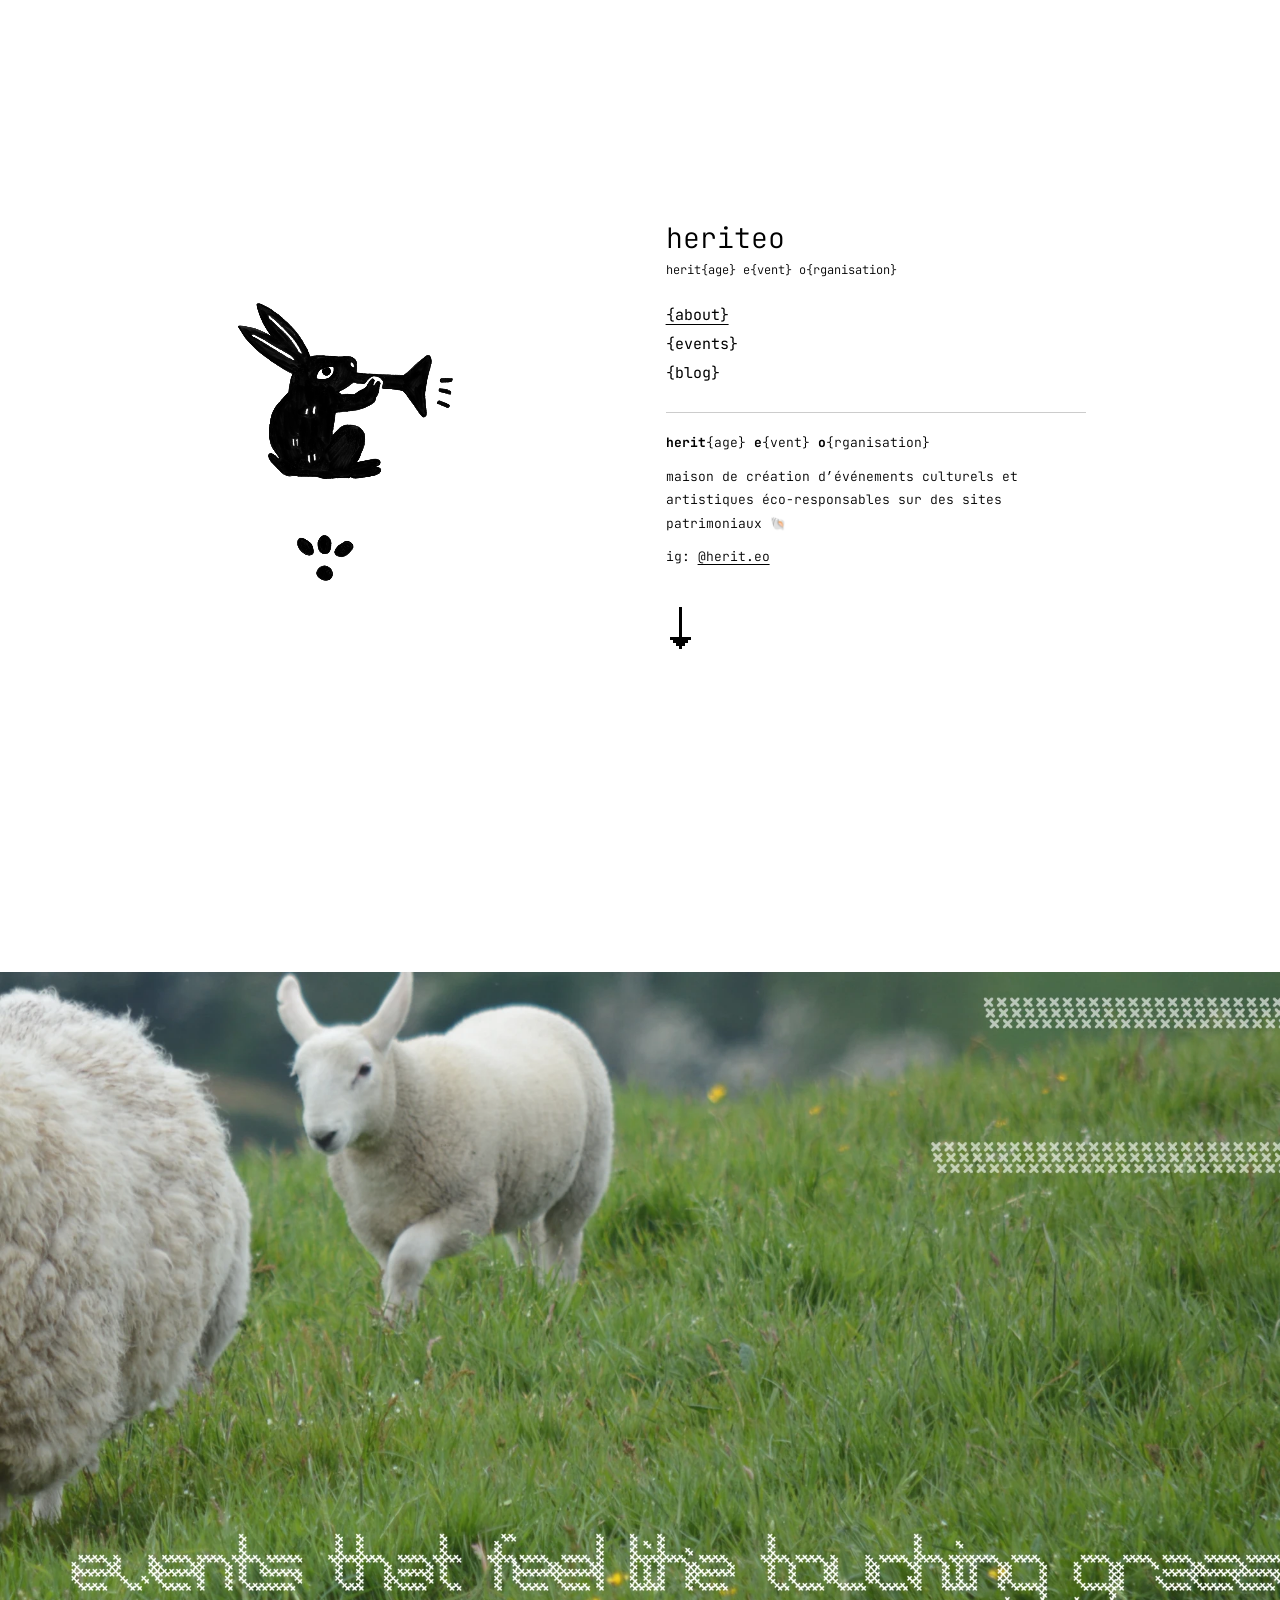
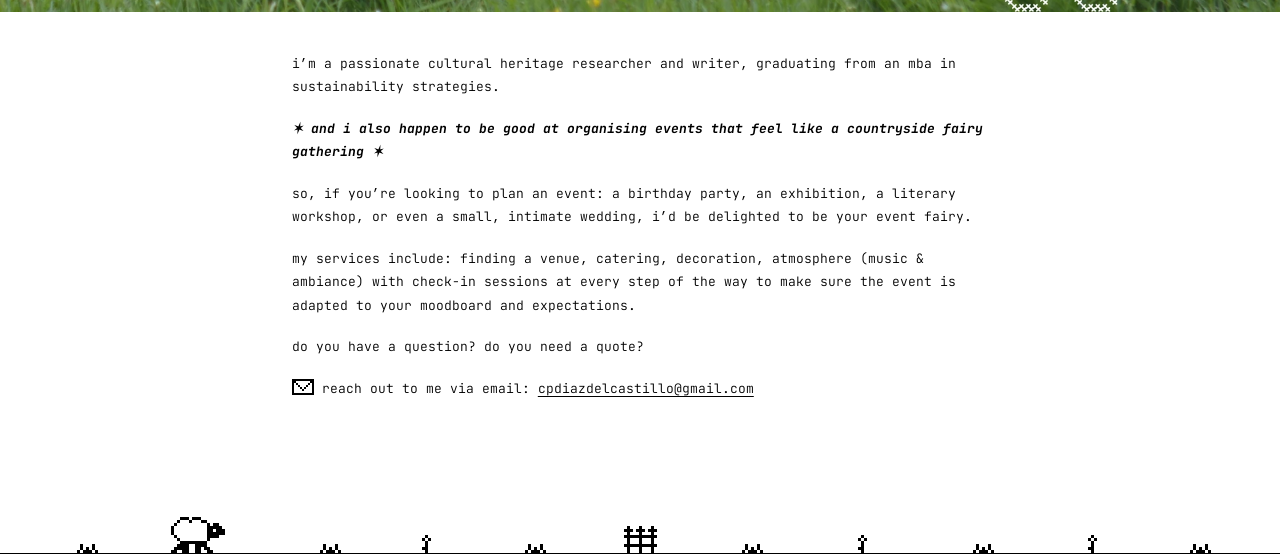
==== about.html @ ce015c14 "Events page: coming next and past events with photo gallery Co-Authored-By: Claude Opus 5.5 <noreply" ====
<!doctype html>
<html lang="fr">
<head>
<meta charset="utf-8">
<meta name="viewport" content="width=device-width, initial-scale=1">
<title>heriteo · à propos</title>
<meta name="description" content="heriteo · maison de création d’événements culturels et artistiques éco-responsables sur des sites patrimoniaux">
<link rel="icon" href="data:image/svg+xml,<svg xmlns='http://www.w3.org/2000/svg' viewBox='0 0 100 100'><text y='.9em' font-size='90'>🐚</text></svg>">
<link rel="preconnect" href="https://fonts.googleapis.com">
<link rel="preconnect" href="https://fonts.gstatic.com" crossorigin>
<link href="https://fonts.googleapis.com/css2?family=JetBrains+Mono:ital,wght@0,300;0,400;0,700;1,300;1,700&display=swap" rel="stylesheet">
<link rel="stylesheet" href="style.css">
</head>
<body>
<main class="page">
  <div class="archer"><canvas id="rabbit" role="img" aria-label="a black rabbit playing a trumpet"></canvas></div>
  <div class="side">
    <h1 class="title"><a href="index.html">heriteo</a></h1>
    <p class="motto">herit{age} e{vent} o{rganisation}</p>
    <nav>
      <ul>
        <li><a href="about.html" aria-current="page"><span class="word">{about}</span></a></li>
        <li><a href="events.html"><span class="word">{events}</span></a></li>
        <li><a href="https://heriteo.substack.com/"><span class="word">{blog}</span></a></li>
      </ul>
    </nav>
    <section class="content">
      <p class="def"><b>herit</b>{age} <b>e</b>{vent} <b>o</b>{rganisation}</p>
      <p>maison de création d’événements culturels et artistiques éco-responsables sur des sites patrimoniaux 🐚</p>
      <p class="ig">ig: <a href="https://www.instagram.com/herit.eo/">@herit.eo</a></p>
      <a class="scroll-hint" href="#more" aria-label="scroll down"><span class="sprite" data-sprite="arrow"></span></a>
    </section>
  </div>
</main>
<section class="more" id="more">
  <img class="banner" src="banner.webp" width="2000" height="1000" alt="two sheep in a green meadow, with the words: events that feel like touching grass">
  <div class="story">
    <p>I’m a passionate cultural heritage researcher and writer, graduating from an MBA in sustainability strategies.</p>
    <p class="fairy">✶ And I also happen to be good at organising events that feel like a countryside fairy gathering ✶</p>
    <p>So, if you’re looking to plan an event: a birthday party, an exhibition, a literary workshop, or even a small, intimate wedding, I’d be delighted to be your event fairy.</p>
    <p>My services include: finding a venue, catering, decoration, atmosphere (music &amp; ambiance) with check-in sessions at every step of the way to make sure the event is adapted to your moodboard and expectations.</p>
    <p>Do you have a question? Do you need a quote?</p>
    <p><span class="sprite mail" data-sprite="mail" aria-hidden="true"></span>Reach out to me via email: <a href="mailto:cpdiazdelcastillo@gmail.com">cpdiazdelcastillo@gmail.com</a></p>
  </div>
</section>
<div class="pasture" aria-hidden="true">
  <span class="sprite deco" data-sprite="grass" style="left: 6%"></span>
  <span class="sprite deco" data-sprite="flower" style="left: 14%"></span>
  <span class="sprite deco" data-sprite="grass" style="left: 25%"></span>
  <span class="sprite deco" data-sprite="flower" style="left: 33%"></span>
  <span class="sprite deco" data-sprite="grass" style="left: 41%"></span>
  <span class="sprite fence" data-sprite="fence"></span>
  <span class="sprite deco" data-sprite="grass" style="left: 58%"></span>
  <span class="sprite deco" data-sprite="flower" style="left: 67%"></span>
  <span class="sprite deco" data-sprite="grass" style="left: 76%"></span>
  <span class="sprite deco" data-sprite="flower" style="left: 85%"></span>
  <span class="sprite deco" data-sprite="grass" style="left: 93%"></span>
  <span class="sprite sheep" data-sprite="sheep"></span>
</div>
<script src="rabbit.js"></script>
<script src="pixels.js"></script>
</body>
</html>
---- style.css ----
/* MonoLisa is a paid font: put your licensed files in heriteo/fonts/ with these
   names and it is used automatically. Until then, JetBrains Mono stands in. */
@font-face {
  font-family: 'MonoLisa';
  src: local('MonoLisa'), url('fonts/MonoLisa-Regular.woff2') format('woff2');
  font-weight: 400;
  font-display: swap;
}
@font-face {
  font-family: 'MonoLisa';
  src: local('MonoLisa Light'), url('fonts/MonoLisa-Light.woff2') format('woff2');
  font-weight: 300;
  font-display: swap;
}
@font-face {
  font-family: 'MonoLisa';
  src: local('MonoLisa Bold'), url('fonts/MonoLisa-Bold.woff2') format('woff2');
  font-weight: 700;
  font-display: swap;
}

:root {
  --paper: #fff;
  --ink: #000;
  --rule: rgba(0, 0, 0, .2);
}

* { box-sizing: border-box; }

html, body { margin: 0; }

body {
  min-height: 100vh;
  background: var(--paper);
  color: var(--ink);
  font-family: 'MonoLisa', 'JetBrains Mono', ui-monospace, monospace;
  font-weight: 400;
  text-transform: lowercase;
}

a { color: inherit; }

.page {
  min-height: 100vh;
  display: grid;
  grid-template-columns: minmax(0, 1fr) minmax(0, 1fr);
  align-items: center;
  gap: clamp(24px, 4vw, 64px);
  padding: 32px clamp(16px, 6vw, 96px) 48px;
}

.archer { justify-self: center; }
.archer canvas {
  display: block;
  width: clamp(150px, 17vw, 260px);
  height: auto;
}

.side { max-width: 420px; }

.title {
  font-weight: 300;
  font-size: clamp(24px, 2.2vw, 30px);
  line-height: 1;
  letter-spacing: 0;
  margin: 0;
}
.title a { text-decoration: none; }

.motto {
  font-weight: 300;
  font-size: 12px;
  letter-spacing: 0;
  margin: .8em 0 2.2em;
}

nav ul { list-style: none; margin: 0; padding: 0; }
nav li { margin: .5em 0; }
nav a {
  display: inline-block;
  font-size: 15px;
  letter-spacing: 0;
  text-decoration: none;
}
nav a:hover .word,
nav a:focus-visible .word,
nav a[aria-current="page"] .word {
  text-decoration: underline;
  text-decoration-thickness: 1px;
  text-underline-offset: 4px;
}
nav a:focus-visible { outline: 1px dashed var(--ink); outline-offset: 4px; }

/* the sound strokes that fly from the trumpet */
.note {
  position: absolute;
  left: 0;
  top: -1.5px;
  width: 14px;
  height: 3px;
  border-radius: 2px;
  background: var(--ink);
  pointer-events: none;
  z-index: 10;
}
nav a.hit { animation: hit .35s ease-out; }
@keyframes hit {
  0% { transform: translateX(0); }
  30% { transform: translateX(4px); }
  60% { transform: translateX(-2px); }
  100% { transform: translateX(0); }
}

.content {
  margin-top: 2.2em;
  padding-top: 1.4em;
  border-top: 1px solid var(--rule);
  font-size: 13px;
  font-weight: 300;
  line-height: 1.8;
}
.content p { margin: 0 0 .8em; }
.def b { font-weight: 700; }

.ig { margin-top: 1.4em; }
.ig a, .credits a { text-decoration: underline; text-underline-offset: 3px; text-decoration-thickness: 1px; }

/* one quiet line pinned to the bottom of the screen */
.credits {
  position: fixed;
  left: 0;
  right: 0;
  bottom: 0;
  padding: 10px 16px;
  background: var(--paper);
  font-size: 9px;
  font-weight: 300;
  line-height: 1.5;
  text-align: center;
  white-space: nowrap;
}
.credits p { margin: 0; }

/* ---------- about: the part below the fold ---------- */
@media (prefers-reduced-motion: no-preference) {
  html { scroll-behavior: smooth; }
}

.sprite { display: inline-block; }
.sprite svg { display: block; }

.scroll-hint {
  display: inline-block;
  margin-top: 1.8em;
  padding: 4px;
  animation: nudge 1.2s steps(2, end) infinite;
}
@keyframes nudge {
  0%, 100% { transform: translateY(0); }
  50% { transform: translateY(8px); }
}

.more { padding-top: 72px; }
.banner {
  display: block;
  width: 100%;
  height: auto;
}
.story {
  max-width: 760px;
  margin: 0 auto;
  padding: 40px 32px 16px;
  font-size: 13px;
  font-weight: 300;
  line-height: 1.8;
}
.story p { margin: 0 0 1.4em; }
.story a { text-decoration: underline; text-underline-offset: 3px; text-decoration-thickness: 1px; }
.fairy { font-weight: 700; font-style: italic; }
.mail { vertical-align: -2px; margin-right: .6em; }

/* the pasture at the bottom: grass, flowers, a fence and a running sheep */
.pasture {
  position: relative;
  height: 96px;
  overflow: hidden;
  border-bottom: 1px solid var(--ink);
  margin-top: 24px;
}
.pasture .sprite { position: absolute; bottom: 0; }
.fence { left: calc(50% - 16px); }
.sheep { left: calc(50% - 120px); z-index: 1; }
.sheep.running { left: 0; }
.sheep svg { animation: bob .3s steps(1, end) infinite; }
.sheep .frame-0 { animation: frame-a .3s steps(1, end) infinite; }
.sheep .frame-1 { animation: frame-b .3s steps(1, end) infinite; }
.sheep.jumping svg, .sheep.jumping .frame-0 { animation: none; visibility: visible; }
.sheep.jumping .frame-1 { animation: none; visibility: hidden; }
@keyframes bob {
  0% { transform: translateY(0); }
  50% { transform: translateY(-3px); }
}
@keyframes frame-a {
  0% { visibility: visible; }
  50% { visibility: hidden; }
}
@keyframes frame-b {
  0% { visibility: hidden; }
  50% { visibility: visible; }
}

@media (prefers-reduced-motion: reduce) {
  .scroll-hint, .sheep svg, .sheep .frame-0 { animation: none; }
  .sheep .frame-1 { visibility: hidden; animation: none; }
}

@media (max-width: 759px) {
  .page {
    grid-template-columns: minmax(0, 1fr);
    align-content: start;
    gap: 16px;
    padding: 24px 16px;
  }
  .page { padding-bottom: 64px; }
  .credits { white-space: normal; }
  .more { padding-top: 48px; }
  .story { padding: 32px 16px 8px; }
  .archer { justify-self: start; }
  .archer canvas { width: min(42vw, 180px); }
}

/* ---------- events ---------- */
.event-title { font-weight: 700; }
.story ul { margin: 0 0 1.4em; padding-left: 1.4em; list-style: '– '; }
.story li { margin: 0 0 .4em; }
.pasture + .past { padding-top: 72px; }

/* photos zigzag down the page, a little sheep on the other side of each one */
.gallery {
  max-width: 880px;
  margin: 8px auto 0;
  padding: 0 32px 96px;
  display: grid;
  grid-template-columns: minmax(0, 1fr) minmax(0, 1fr);
  gap: 72px 48px;
  align-items: center;
}
.gallery img { display: block; width: 100%; height: auto; }
.lamb { justify-self: center; }
.lamb svg { animation: graze 1.6s steps(1, end) infinite; }
.lamb .frame-0 { animation: frame-a 1.6s steps(1, end) infinite; }
.lamb .frame-1 { animation: frame-b 1.6s steps(1, end) infinite; }
.lamb.flip svg { transform: scaleX(-1); animation-name: graze-flip; }
@keyframes graze {
  0% { transform: translateY(0); }
  50% { transform: translateY(-2px); }
}
@keyframes graze-flip {
  0% { transform: scaleX(-1) translateY(0); }
  50% { transform: scaleX(-1) translateY(-2px); }
}

@media (prefers-reduced-motion: reduce) {
  .lamb svg { animation: none; }
  .lamb .frame-0 { animation: none; }
  .lamb .frame-1 { visibility: hidden; animation: none; }
}

@media (max-width: 759px) {
  .pasture + .past { padding-top: 48px; }
  .gallery {
    grid-template-columns: minmax(0, 1fr);
    gap: 32px;
    padding: 0 16px 64px;
  }
  /* on a phone the photos stack, so every sheep sits between two of them */
  .gallery img:nth-of-type(1) { order: 1; }
  .gallery .lamb:nth-of-type(2) { order: 2; }
  .gallery img:nth-of-type(2) { order: 3; }
  .gallery .lamb:nth-of-type(3) { order: 4; }
  .gallery img:nth-of-type(3) { order: 5; }
  .gallery .lamb:nth-of-type(4) { order: 6; }
  .gallery img:nth-of-type(4) { order: 7; }
  .gallery .lamb:nth-of-type(1) { display: none; }
}
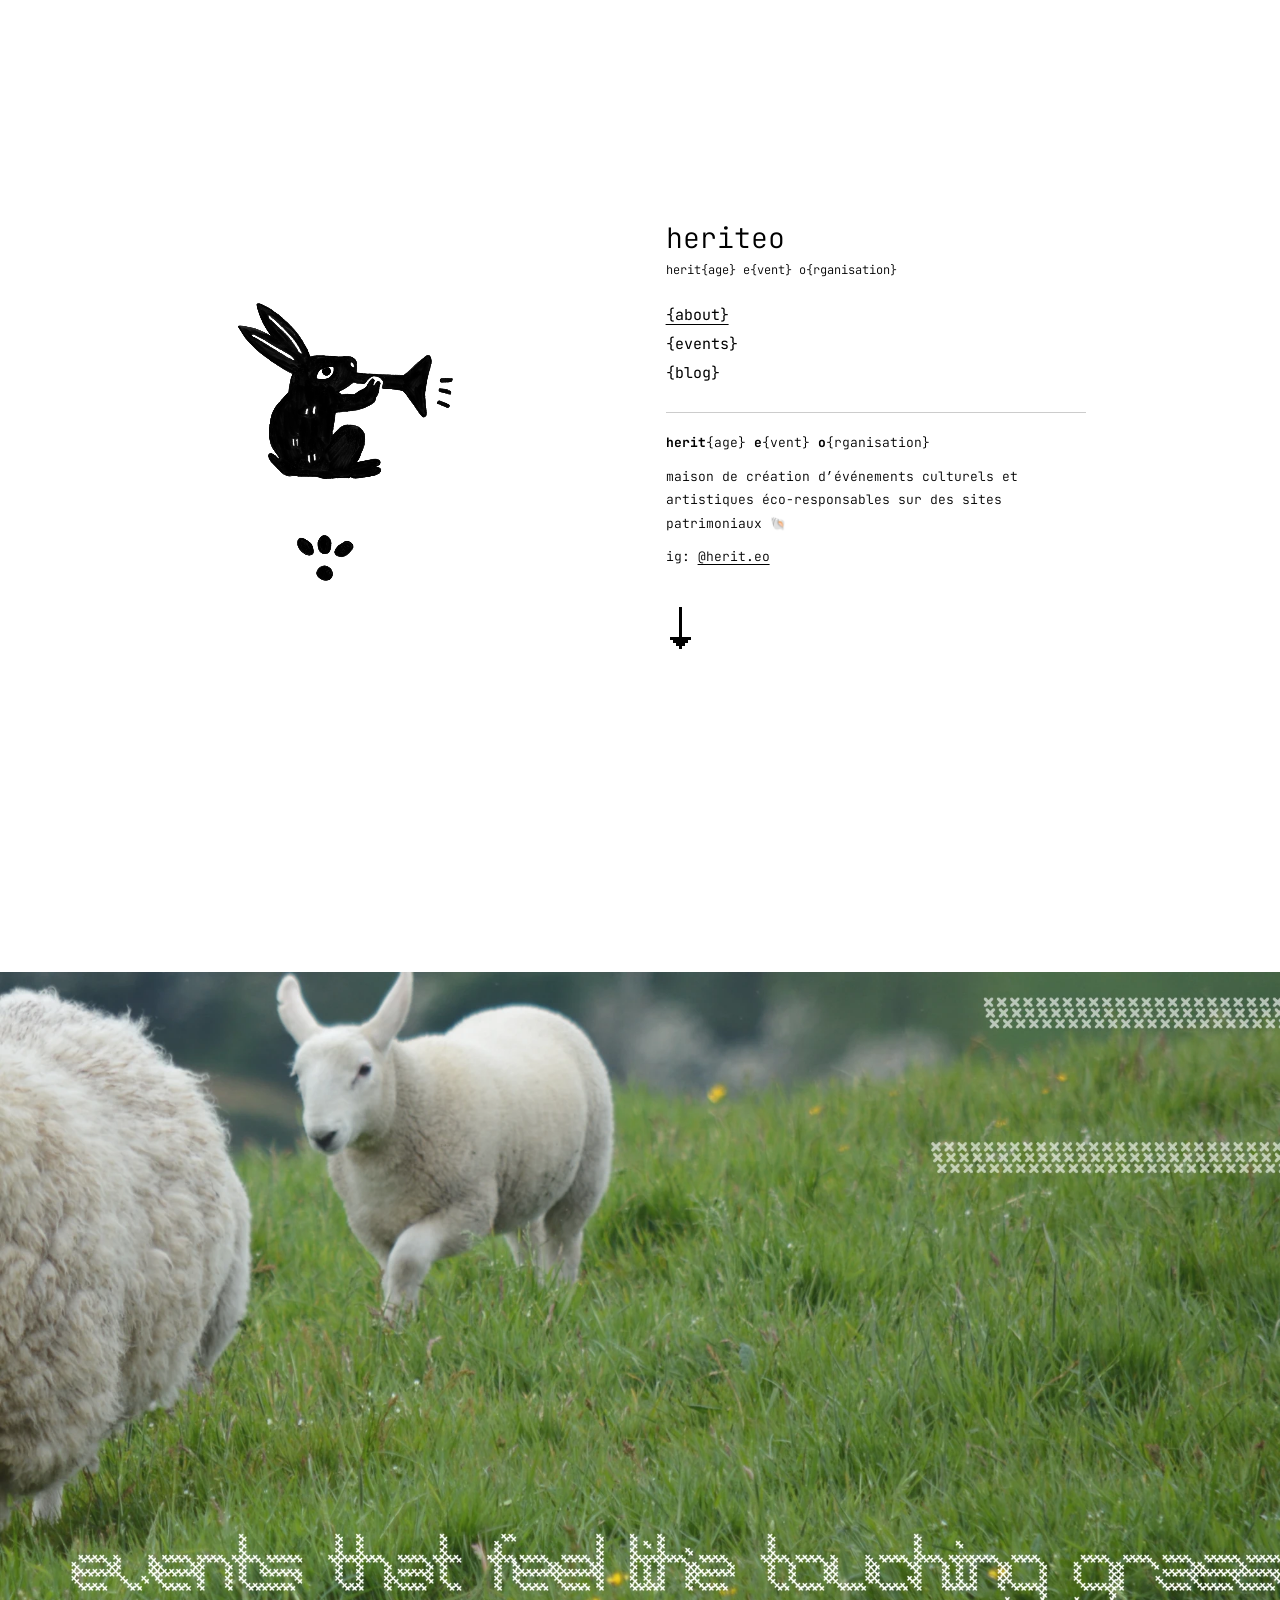
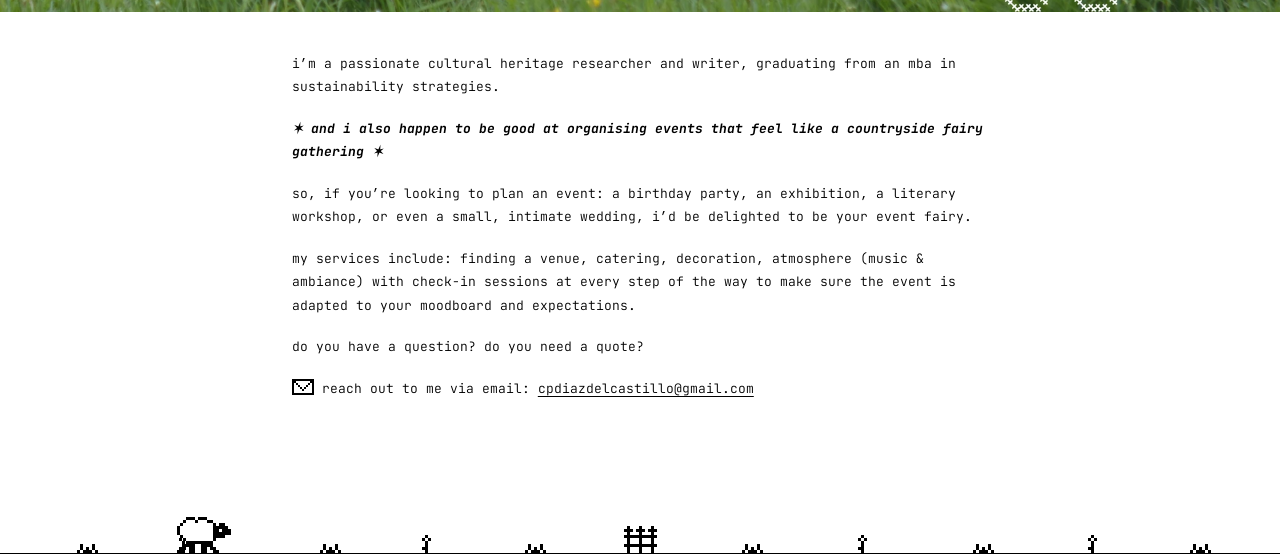
==== commit 7270e04a: "Smaller gallery photos, bold event titles, cache-busted assets Co-Authored-By: Claude Opus 5.5 <nore" ====
--- a/about.html
+++ b/about.html
@@ -9,7 +9,7 @@
 <link rel="preconnect" href="https://fonts.googleapis.com">
 <link rel="preconnect" href="https://fonts.gstatic.com" crossorigin>
 <link href="https://fonts.googleapis.com/css2?family=JetBrains+Mono:ital,wght@0,300;0,400;0,700;1,300;1,700&display=swap" rel="stylesheet">
-<link rel="stylesheet" href="style.css">
+<link rel="stylesheet" href="style.css?v=3">
 </head>
 <body>
 <main class="page">
@@ -57,7 +57,7 @@
   <span class="sprite deco" data-sprite="grass" style="left: 93%"></span>
   <span class="sprite sheep" data-sprite="sheep"></span>
 </div>
-<script src="rabbit.js"></script>
-<script src="pixels.js"></script>
+<script src="rabbit.js?v=3"></script>
+<script src="pixels.js?v=3"></script>
 </body>
 </html>
--- a/style.css
+++ b/style.css
@@ -237,15 +237,15 @@
 
 /* photos zigzag down the page, a little sheep on the other side of each one */
 .gallery {
-  max-width: 880px;
+  max-width: 760px;
   margin: 8px auto 0;
   padding: 0 32px 96px;
   display: grid;
   grid-template-columns: minmax(0, 1fr) minmax(0, 1fr);
-  gap: 72px 48px;
+  gap: 56px 48px;
   align-items: center;
 }
-.gallery img { display: block; width: 100%; height: auto; }
+.gallery img { display: block; width: 100%; max-width: 300px; height: auto; justify-self: center; }
 .lamb { justify-self: center; }
 .lamb svg { animation: graze 1.6s steps(1, end) infinite; }
 .lamb .frame-0 { animation: frame-a 1.6s steps(1, end) infinite; }
@@ -272,7 +272,9 @@
     grid-template-columns: minmax(0, 1fr);
     gap: 32px;
     padding: 0 16px 64px;
+    justify-items: center;
   }
+  .gallery img { max-width: 280px; }
   /* on a phone the photos stack, so every sheep sits between two of them */
   .gallery img:nth-of-type(1) { order: 1; }
   .gallery .lamb:nth-of-type(2) { order: 2; }
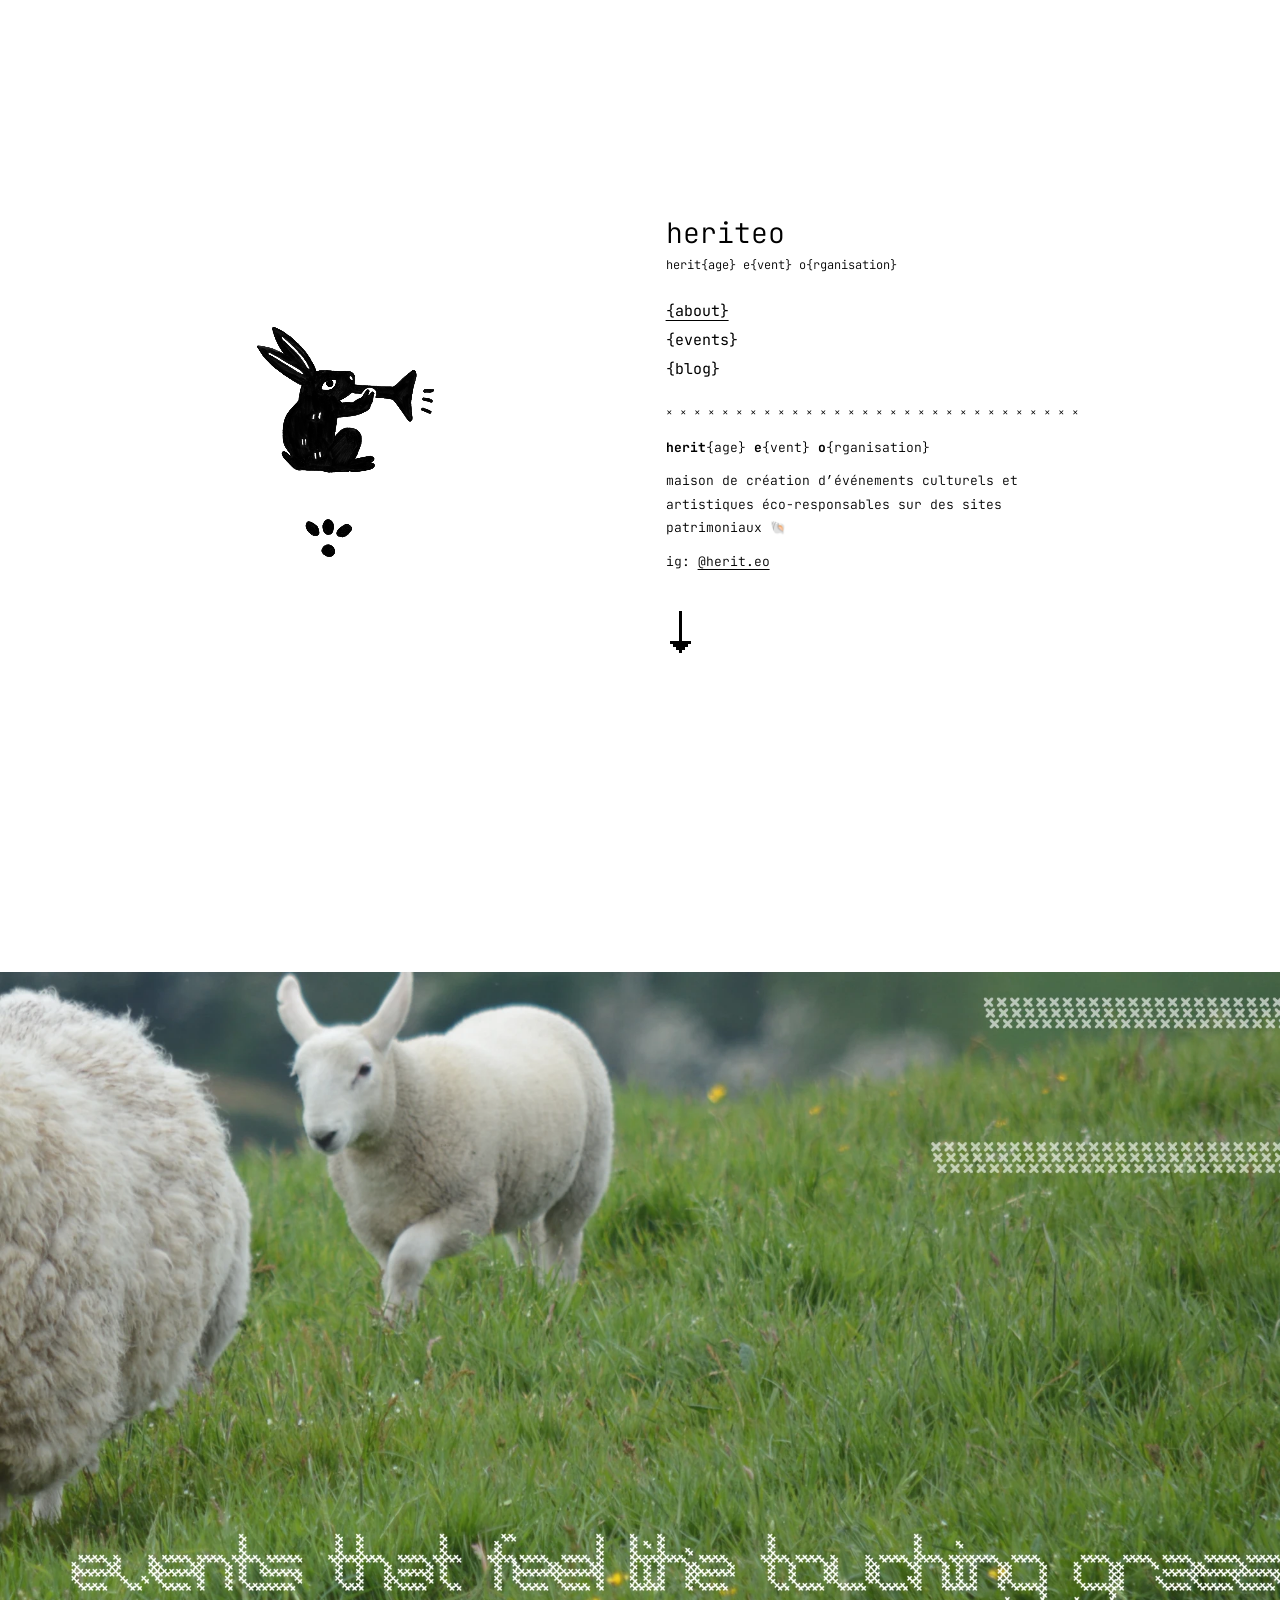
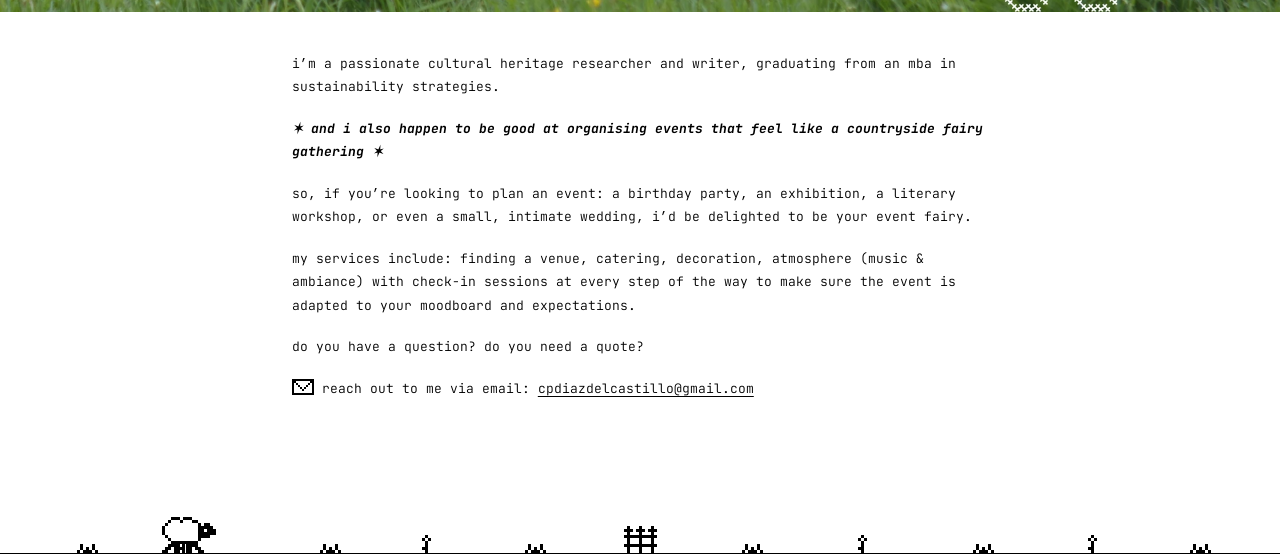
==== commit 2934712d: "Smaller rabbit, cross-stitch separator line Co-Authored-By: Claude Opus 5.5 <noreply@anthropic.com>" ====
--- a/about.html
+++ b/about.html
@@ -9,7 +9,7 @@
 <link rel="preconnect" href="https://fonts.googleapis.com">
 <link rel="preconnect" href="https://fonts.gstatic.com" crossorigin>
 <link href="https://fonts.googleapis.com/css2?family=JetBrains+Mono:ital,wght@0,300;0,400;0,700;1,300;1,700&display=swap" rel="stylesheet">
-<link rel="stylesheet" href="style.css?v=3">
+<link rel="stylesheet" href="style.css?v=4">
 </head>
 <body>
 <main class="page">
@@ -57,7 +57,7 @@
   <span class="sprite deco" data-sprite="grass" style="left: 93%"></span>
   <span class="sprite sheep" data-sprite="sheep"></span>
 </div>
-<script src="rabbit.js?v=3"></script>
-<script src="pixels.js?v=3"></script>
+<script src="rabbit.js?v=4"></script>
+<script src="pixels.js?v=4"></script>
 </body>
 </html>
--- a/style.css
+++ b/style.css
@@ -52,7 +52,7 @@
 .archer { justify-self: center; }
 .archer canvas {
   display: block;
-  width: clamp(150px, 17vw, 260px);
+  width: clamp(125px, 14vw, 215px);
   height: auto;
 }
 
@@ -113,11 +113,19 @@
 
 .content {
   margin-top: 2.2em;
-  padding-top: 1.4em;
-  border-top: 1px solid var(--rule);
   font-size: 13px;
   font-weight: 300;
   line-height: 1.8;
+}
+/* the separator: a row of little crosses, like the lettering in the banners */
+.content::before {
+  content: '× × × × × × × × × × × × × × × × × × × × × × × × × × × × × × × × × × × × × × × × × × × × × × × × × × × × × × × × × × × ×';
+  display: block;
+  overflow: hidden;
+  white-space: nowrap;
+  font-size: 11px;
+  line-height: 1;
+  margin-bottom: 1.6em;
 }
 .content p { margin: 0 0 .8em; }
 .def b { font-weight: 700; }
@@ -226,7 +234,7 @@
   .more { padding-top: 48px; }
   .story { padding: 32px 16px 8px; }
   .archer { justify-self: start; }
-  .archer canvas { width: min(42vw, 180px); }
+  .archer canvas { width: min(34vw, 150px); }
 }
 
 /* ---------- events ---------- */
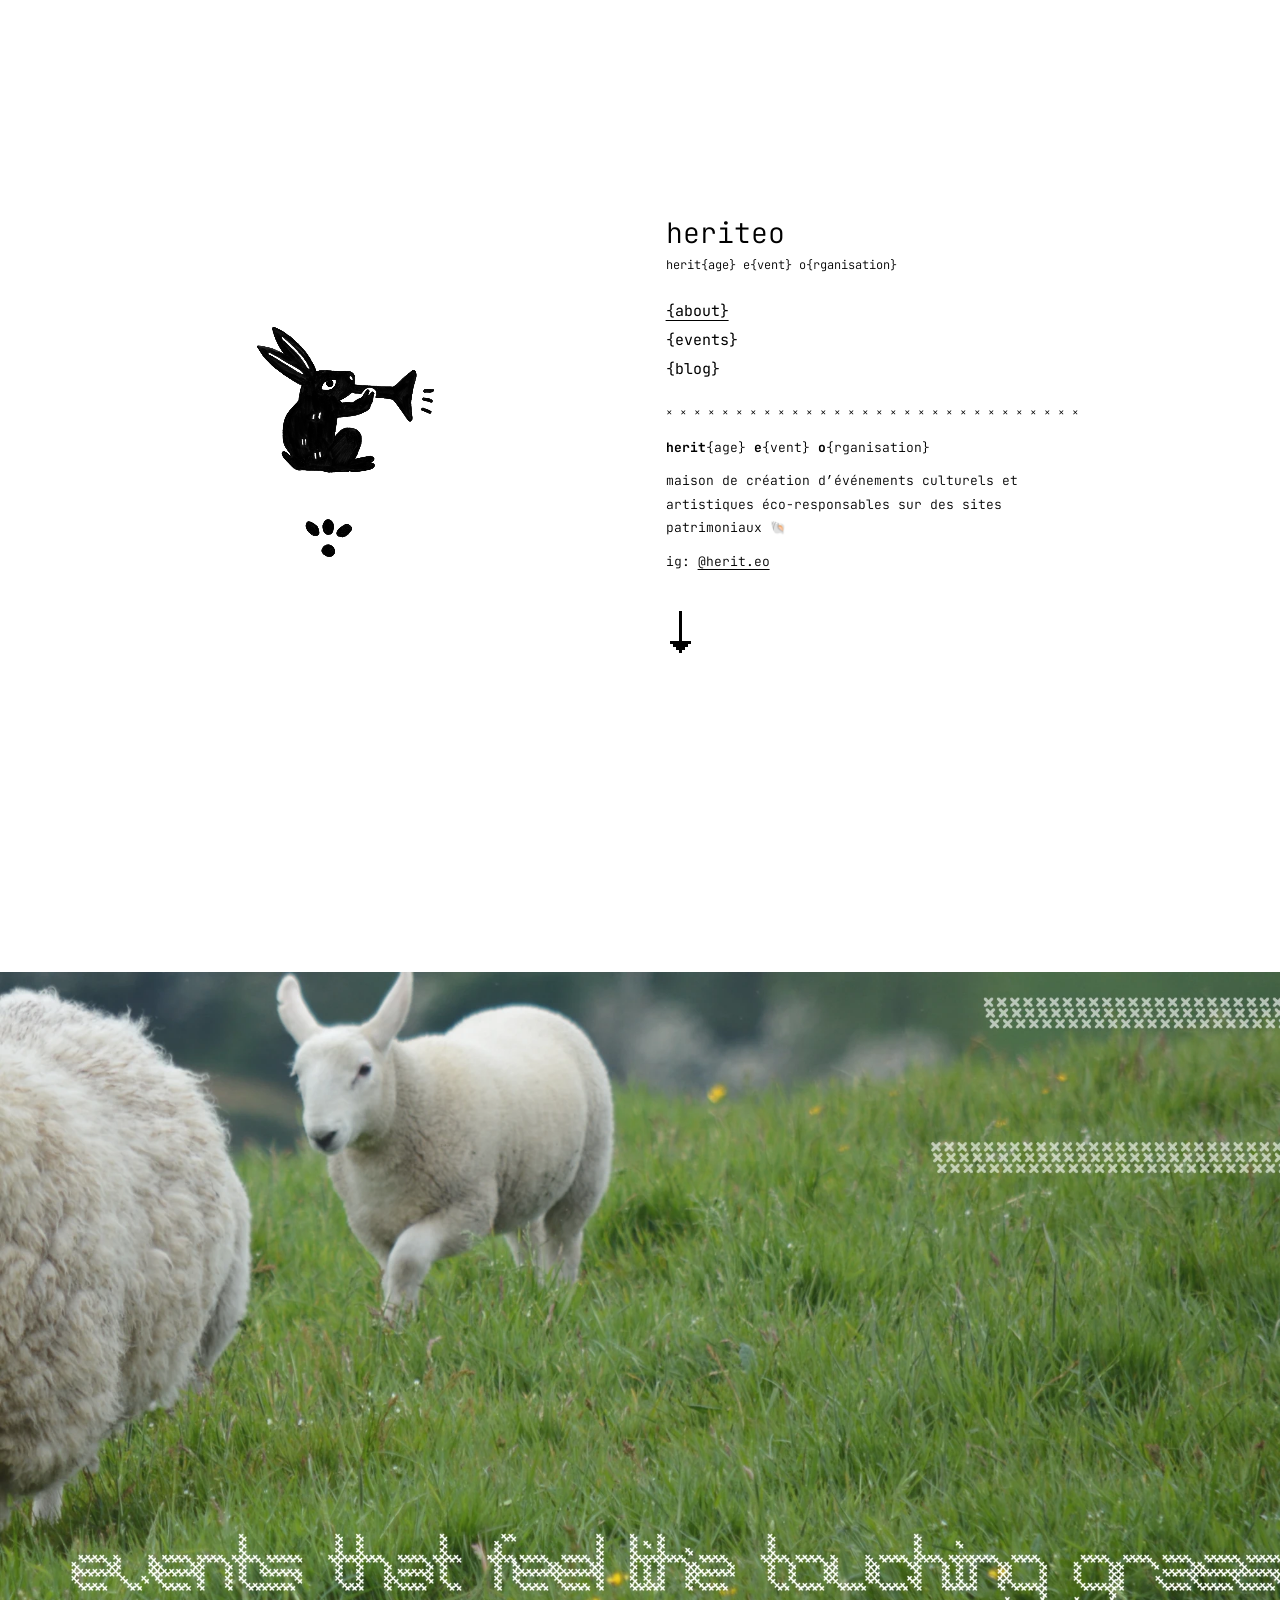
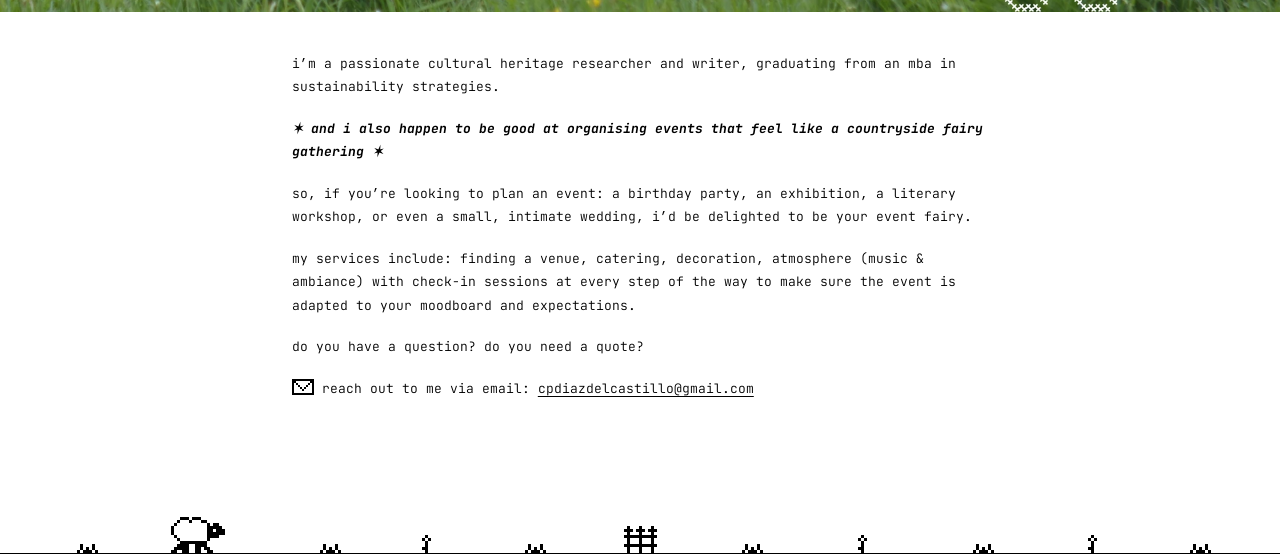
==== commit 181ec728: "Pixel bunny mouse pointer Co-Authored-By: Claude Opus 5.5 <noreply@anthropic.com>" ====
--- a/about.html
+++ b/about.html
@@ -9,7 +9,7 @@
 <link rel="preconnect" href="https://fonts.googleapis.com">
 <link rel="preconnect" href="https://fonts.gstatic.com" crossorigin>
 <link href="https://fonts.googleapis.com/css2?family=JetBrains+Mono:ital,wght@0,300;0,400;0,700;1,300;1,700&display=swap" rel="stylesheet">
-<link rel="stylesheet" href="style.css?v=4">
+<link rel="stylesheet" href="style.css?v=5">
 </head>
 <body>
 <main class="page">
@@ -57,7 +57,7 @@
   <span class="sprite deco" data-sprite="grass" style="left: 93%"></span>
   <span class="sprite sheep" data-sprite="sheep"></span>
 </div>
-<script src="rabbit.js?v=4"></script>
-<script src="pixels.js?v=4"></script>
+<script src="rabbit.js?v=5"></script>
+<script src="pixels.js?v=5"></script>
 </body>
 </html>
--- a/style.css
+++ b/style.css
@@ -39,6 +39,10 @@
 }
 
 a { color: inherit; }
+
+/* a little pixel bunny instead of the mouse pointer; the hotspot is its nose */
+html { cursor: url('bunny-cursor.svg') 2 18, auto; }
+a, button { cursor: url('bunny-cursor.svg') 2 18, pointer; }
 
 .page {
   min-height: 100vh;
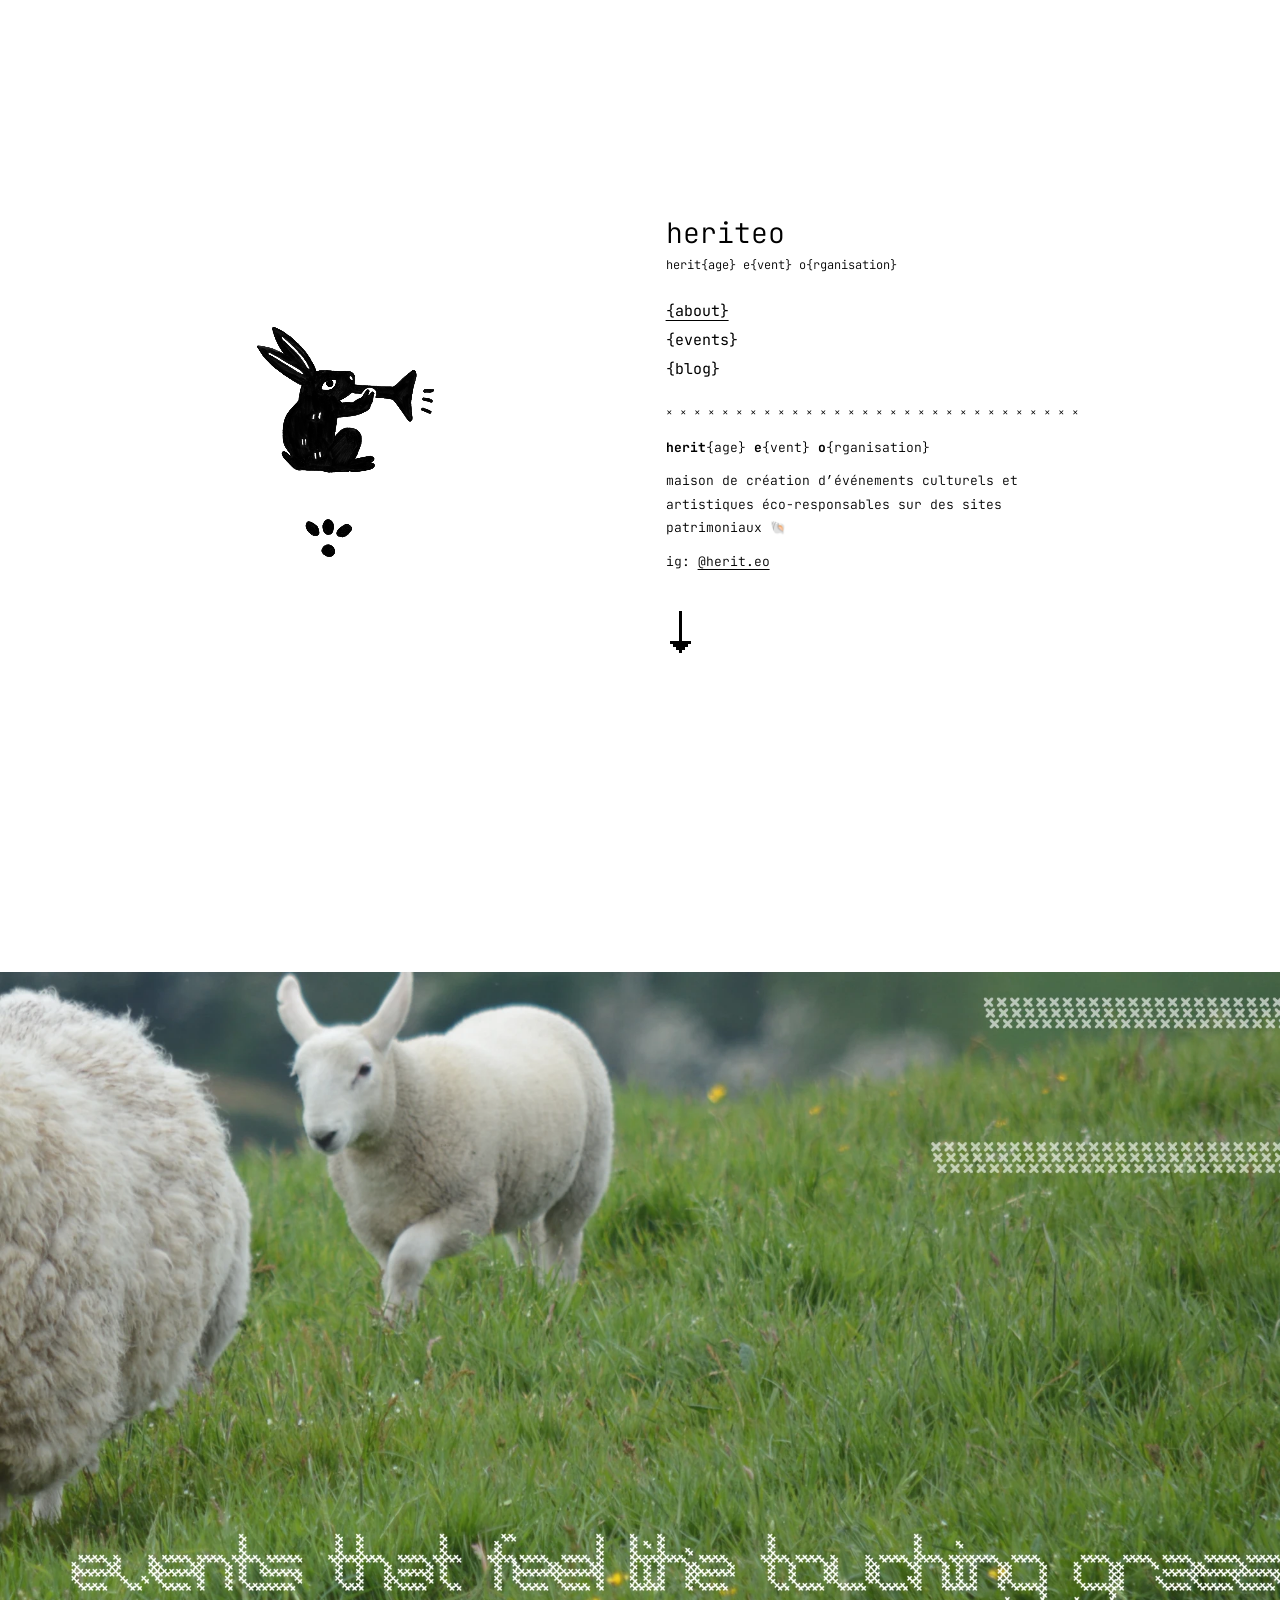
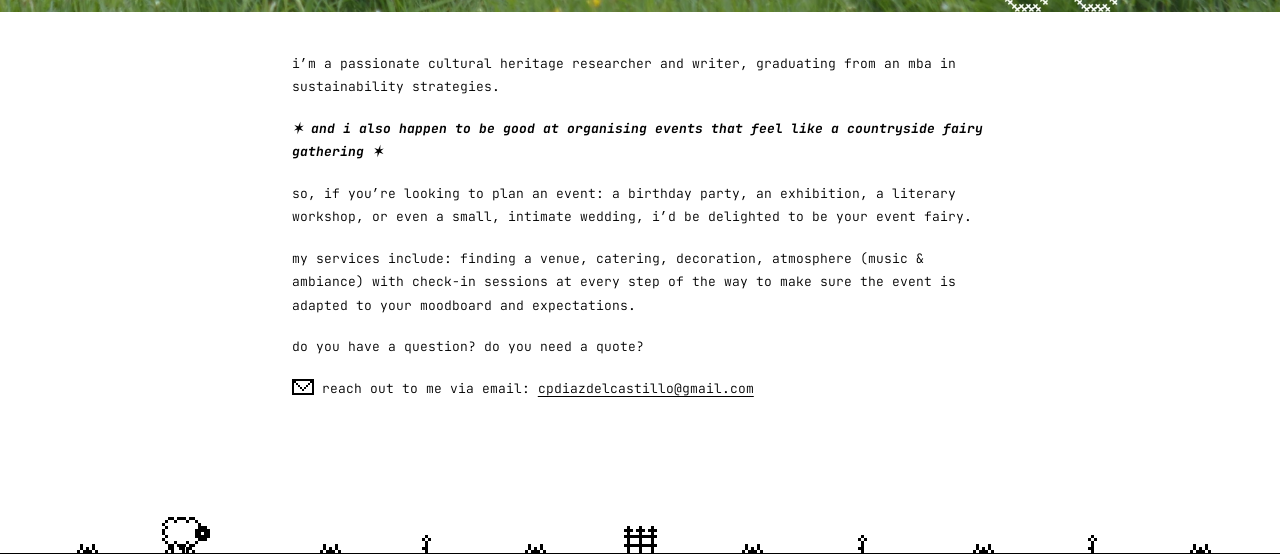
==== commit 55e7baf7: "Fluffy cloud sheep, and a sheep mouse pointer instead of the bunny Co-Authored-By: Claude Opus 5.5 <" ====
--- a/about.html
+++ b/about.html
@@ -9,7 +9,7 @@
 <link rel="preconnect" href="https://fonts.googleapis.com">
 <link rel="preconnect" href="https://fonts.gstatic.com" crossorigin>
 <link href="https://fonts.googleapis.com/css2?family=JetBrains+Mono:ital,wght@0,300;0,400;0,700;1,300;1,700&display=swap" rel="stylesheet">
-<link rel="stylesheet" href="style.css?v=5">
+<link rel="stylesheet" href="style.css?v=6">
 </head>
 <body>
 <main class="page">
@@ -57,7 +57,7 @@
   <span class="sprite deco" data-sprite="grass" style="left: 93%"></span>
   <span class="sprite sheep" data-sprite="sheep"></span>
 </div>
-<script src="rabbit.js?v=5"></script>
-<script src="pixels.js?v=5"></script>
+<script src="rabbit.js?v=6"></script>
+<script src="pixels.js?v=6"></script>
 </body>
 </html>
--- a/style.css
+++ b/style.css
@@ -40,9 +40,9 @@
 
 a { color: inherit; }
 
-/* a little pixel bunny instead of the mouse pointer; the hotspot is its nose */
-html { cursor: url('bunny-cursor.svg') 2 18, auto; }
-a, button { cursor: url('bunny-cursor.svg') 2 18, pointer; }
+/* a little pixel sheep instead of the mouse pointer; the hotspot is its nose */
+html { cursor: url('sheep-cursor.svg') 2 12, auto; }
+a, button { cursor: url('sheep-cursor.svg') 2 12, pointer; }
 
 .page {
   min-height: 100vh;
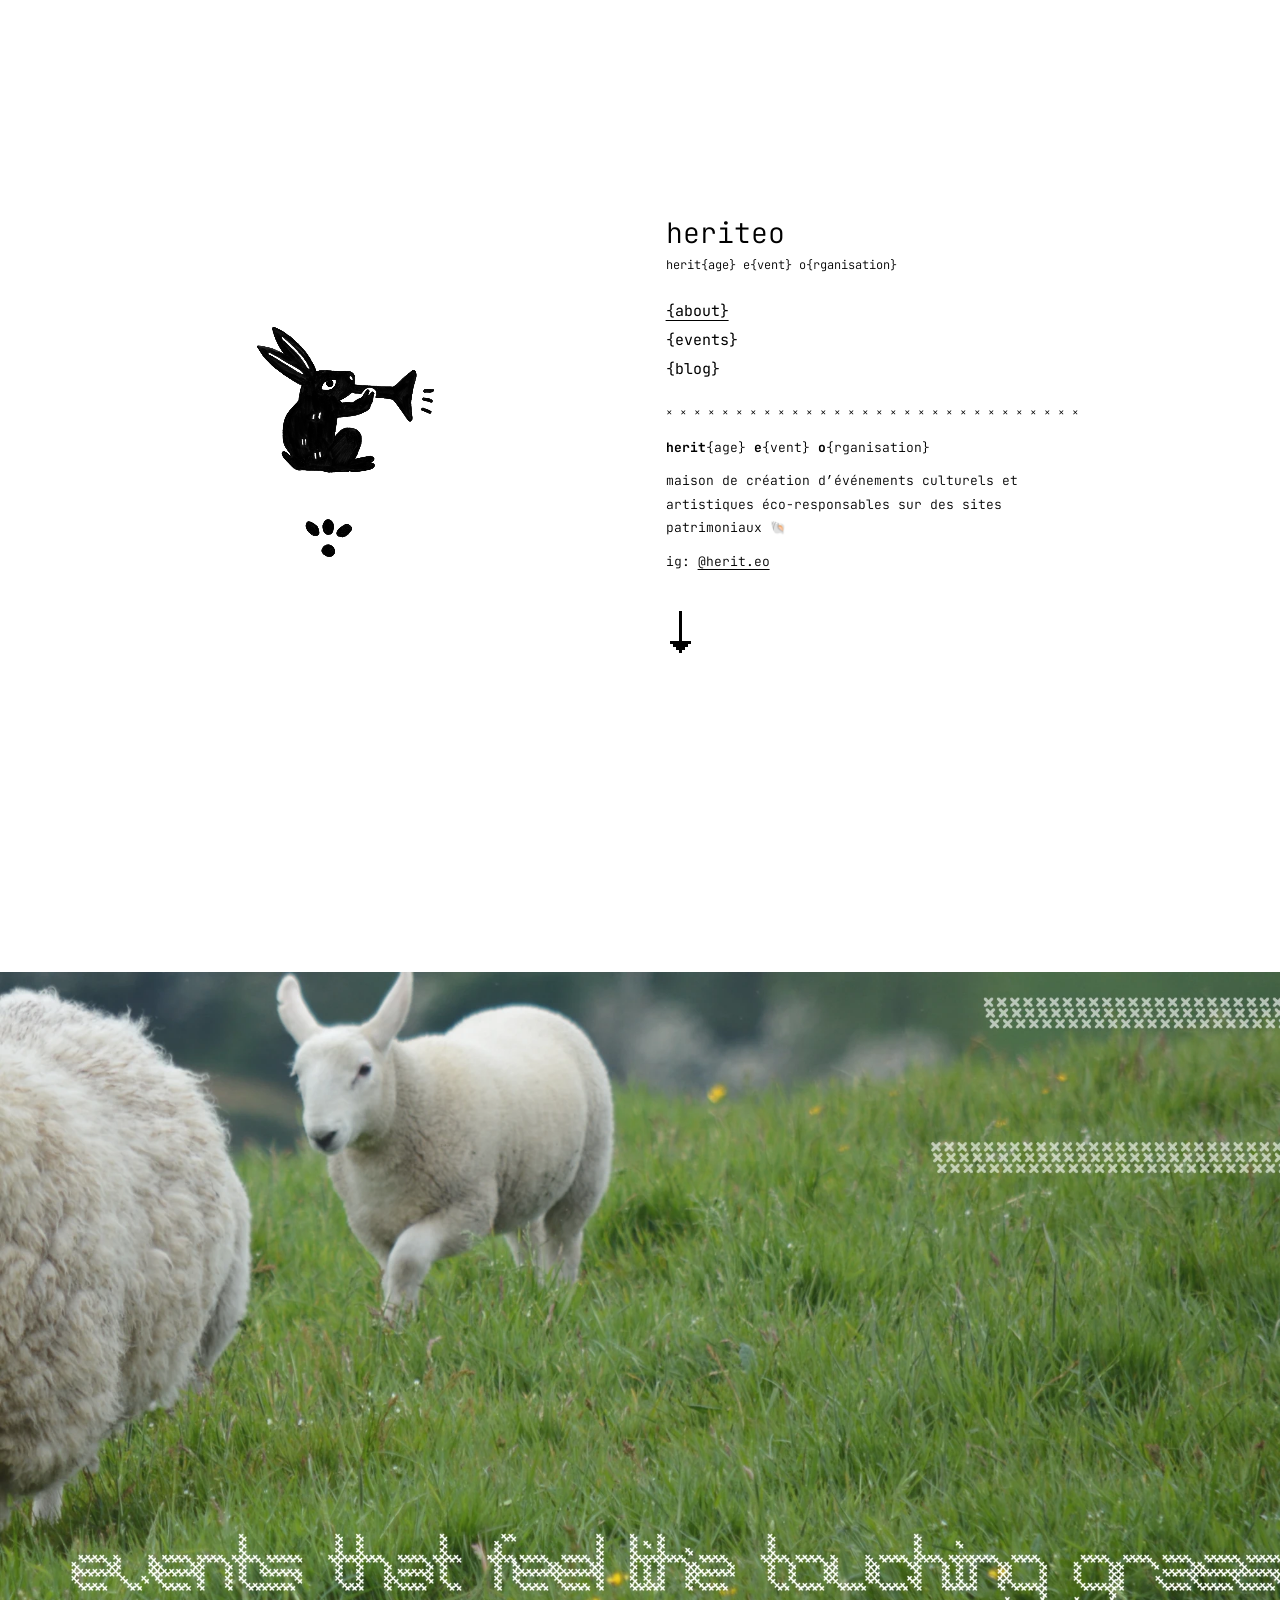
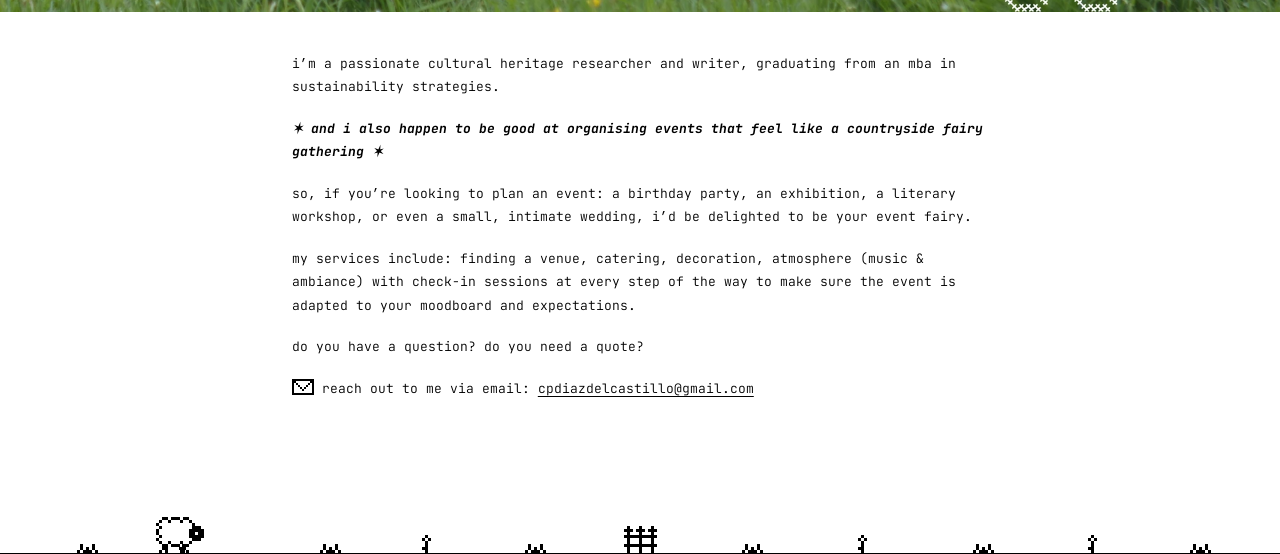
==== commit ec11a4be: "Tiny leaping bunny mouse pointer instead of the sheep Co-Authored-By: Claude Opus 5.5 <noreply@anthr" ====
--- a/about.html
+++ b/about.html
@@ -9,7 +9,7 @@
 <link rel="preconnect" href="https://fonts.googleapis.com">
 <link rel="preconnect" href="https://fonts.gstatic.com" crossorigin>
 <link href="https://fonts.googleapis.com/css2?family=JetBrains+Mono:ital,wght@0,300;0,400;0,700;1,300;1,700&display=swap" rel="stylesheet">
-<link rel="stylesheet" href="style.css?v=6">
+<link rel="stylesheet" href="style.css?v=7">
 </head>
 <body>
 <main class="page">
@@ -57,7 +57,7 @@
   <span class="sprite deco" data-sprite="grass" style="left: 93%"></span>
   <span class="sprite sheep" data-sprite="sheep"></span>
 </div>
-<script src="rabbit.js?v=6"></script>
-<script src="pixels.js?v=6"></script>
+<script src="rabbit.js?v=7"></script>
+<script src="pixels.js?v=7"></script>
 </body>
 </html>
--- a/style.css
+++ b/style.css
@@ -40,9 +40,9 @@
 
 a { color: inherit; }
 
-/* a little pixel sheep instead of the mouse pointer; the hotspot is its nose */
-html { cursor: url('sheep-cursor.svg') 2 12, auto; }
-a, button { cursor: url('sheep-cursor.svg') 2 12, pointer; }
+/* a tiny leaping bunny instead of the mouse pointer; the hotspot is its front paws */
+html { cursor: url('bunny-cursor.svg') 2 12, auto; }
+a, button { cursor: url('bunny-cursor.svg') 2 12, pointer; }
 
 .page {
   min-height: 100vh;
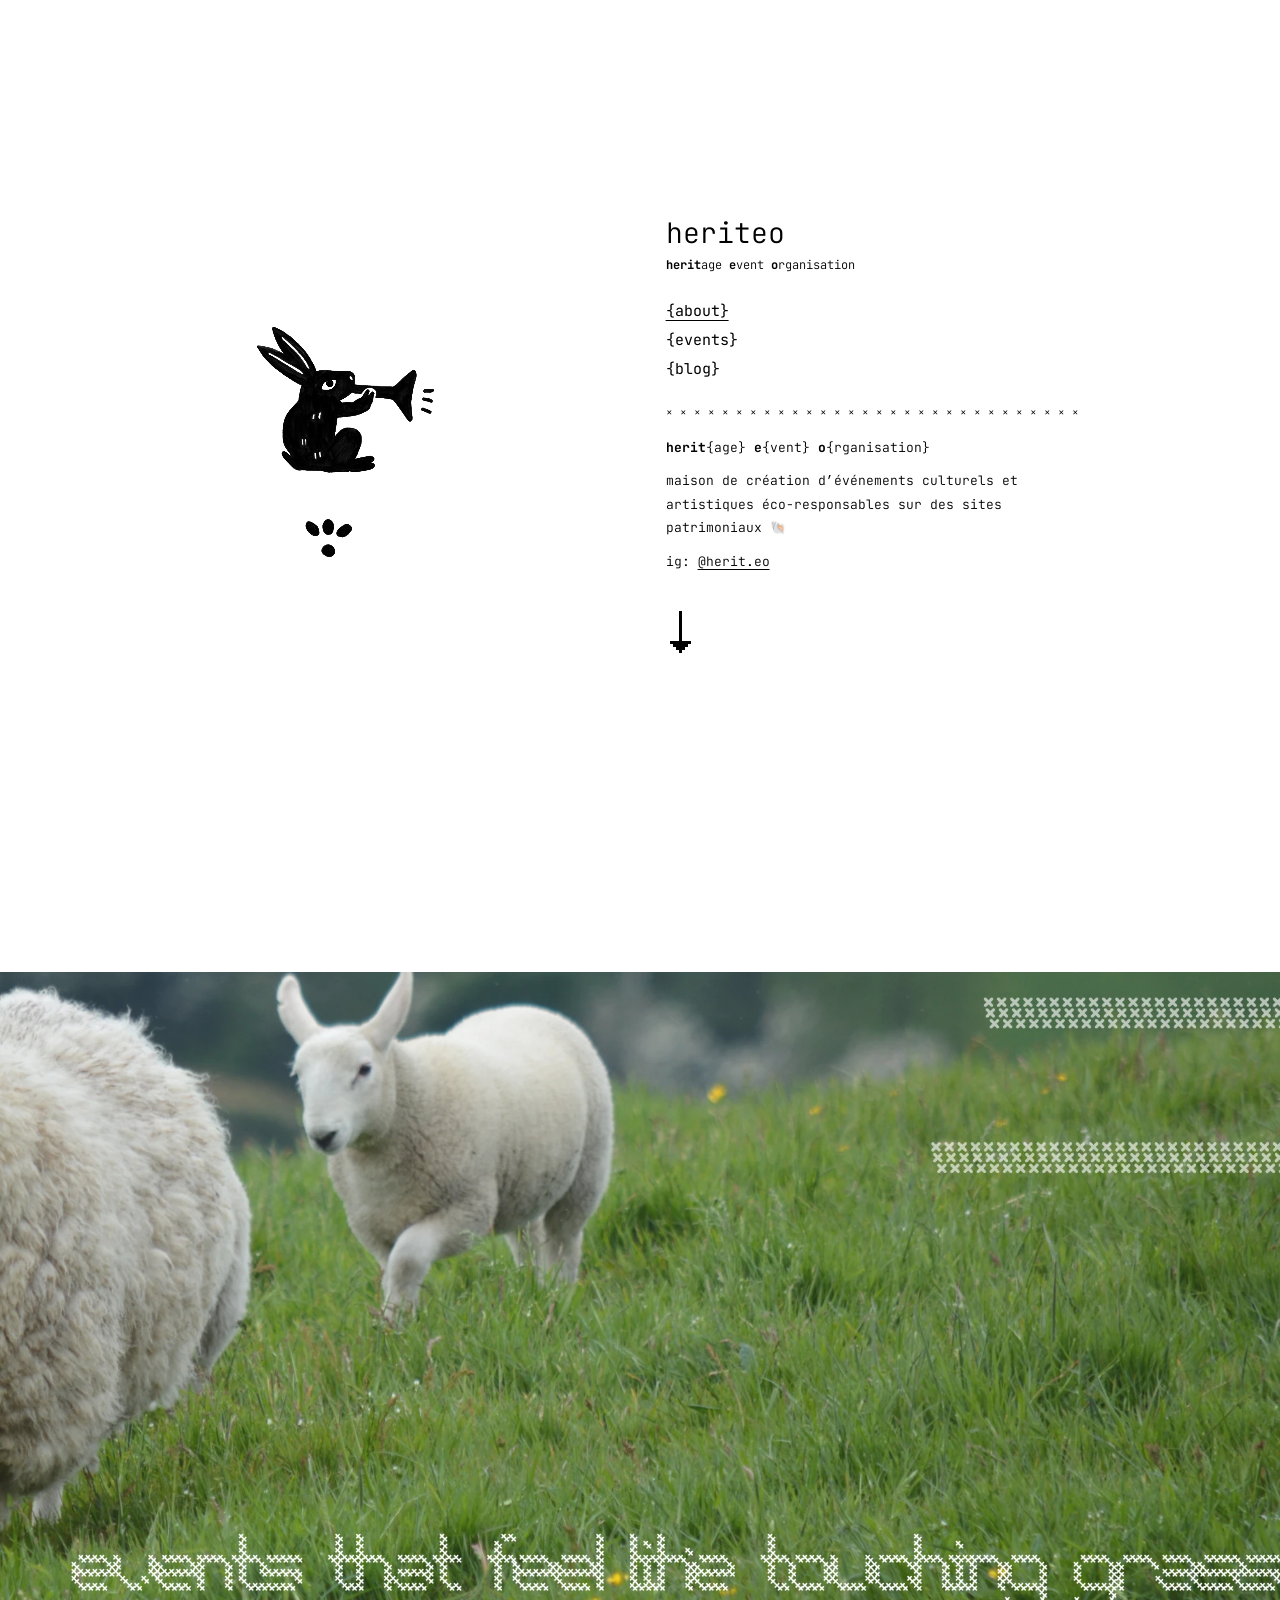
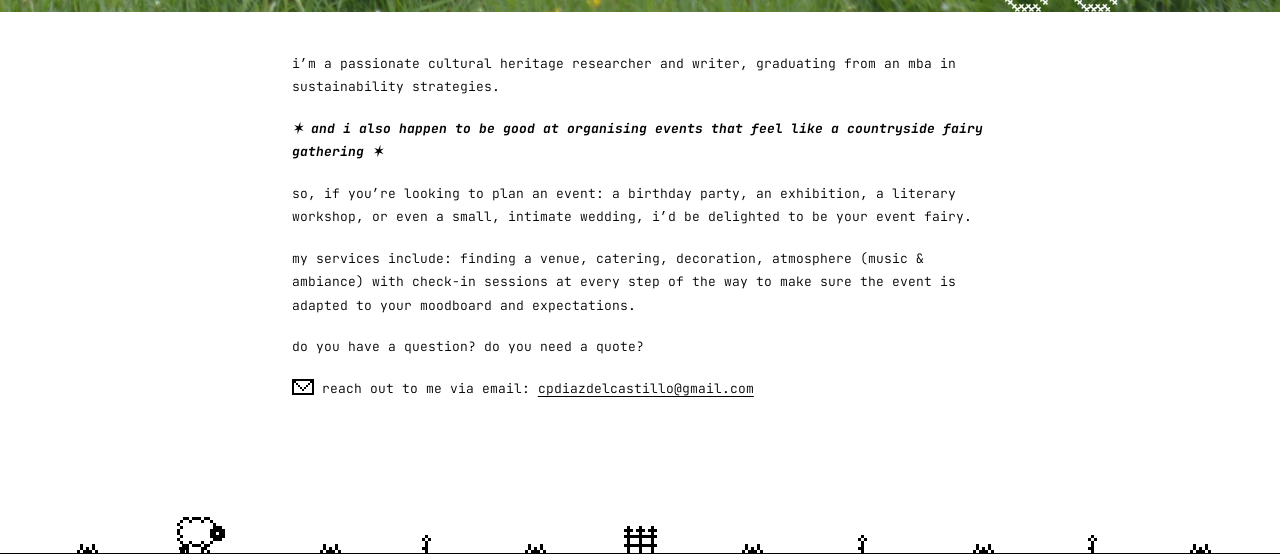
==== commit 5ba86bdd: "Motto: heritage event organisation with bold initials Co-Authored-By: Claude Opus 5.5 <noreply@anthr" ====
--- a/about.html
+++ b/about.html
@@ -9,14 +9,14 @@
 <link rel="preconnect" href="https://fonts.googleapis.com">
 <link rel="preconnect" href="https://fonts.gstatic.com" crossorigin>
 <link href="https://fonts.googleapis.com/css2?family=JetBrains+Mono:ital,wght@0,300;0,400;0,700;1,300;1,700&display=swap" rel="stylesheet">
-<link rel="stylesheet" href="style.css?v=7">
+<link rel="stylesheet" href="style.css?v=8">
 </head>
 <body>
 <main class="page">
   <div class="archer"><canvas id="rabbit" role="img" aria-label="a black rabbit playing a trumpet"></canvas></div>
   <div class="side">
     <h1 class="title"><a href="index.html">heriteo</a></h1>
-    <p class="motto">herit{age} e{vent} o{rganisation}</p>
+    <p class="motto"><b>herit</b>age <b>e</b>vent <b>o</b>rganisation</p>
     <nav>
       <ul>
         <li><a href="about.html" aria-current="page"><span class="word">{about}</span></a></li>
@@ -57,7 +57,7 @@
   <span class="sprite deco" data-sprite="grass" style="left: 93%"></span>
   <span class="sprite sheep" data-sprite="sheep"></span>
 </div>
-<script src="rabbit.js?v=7"></script>
-<script src="pixels.js?v=7"></script>
+<script src="rabbit.js?v=8"></script>
+<script src="pixels.js?v=8"></script>
 </body>
 </html>
--- a/style.css
+++ b/style.css
@@ -132,7 +132,7 @@
   margin-bottom: 1.6em;
 }
 .content p { margin: 0 0 .8em; }
-.def b { font-weight: 700; }
+.def b, .motto b { font-weight: 700; }
 
 .ig { margin-top: 1.4em; }
 .ig a, .credits a { text-decoration: underline; text-underline-offset: 3px; text-decoration-thickness: 1px; }
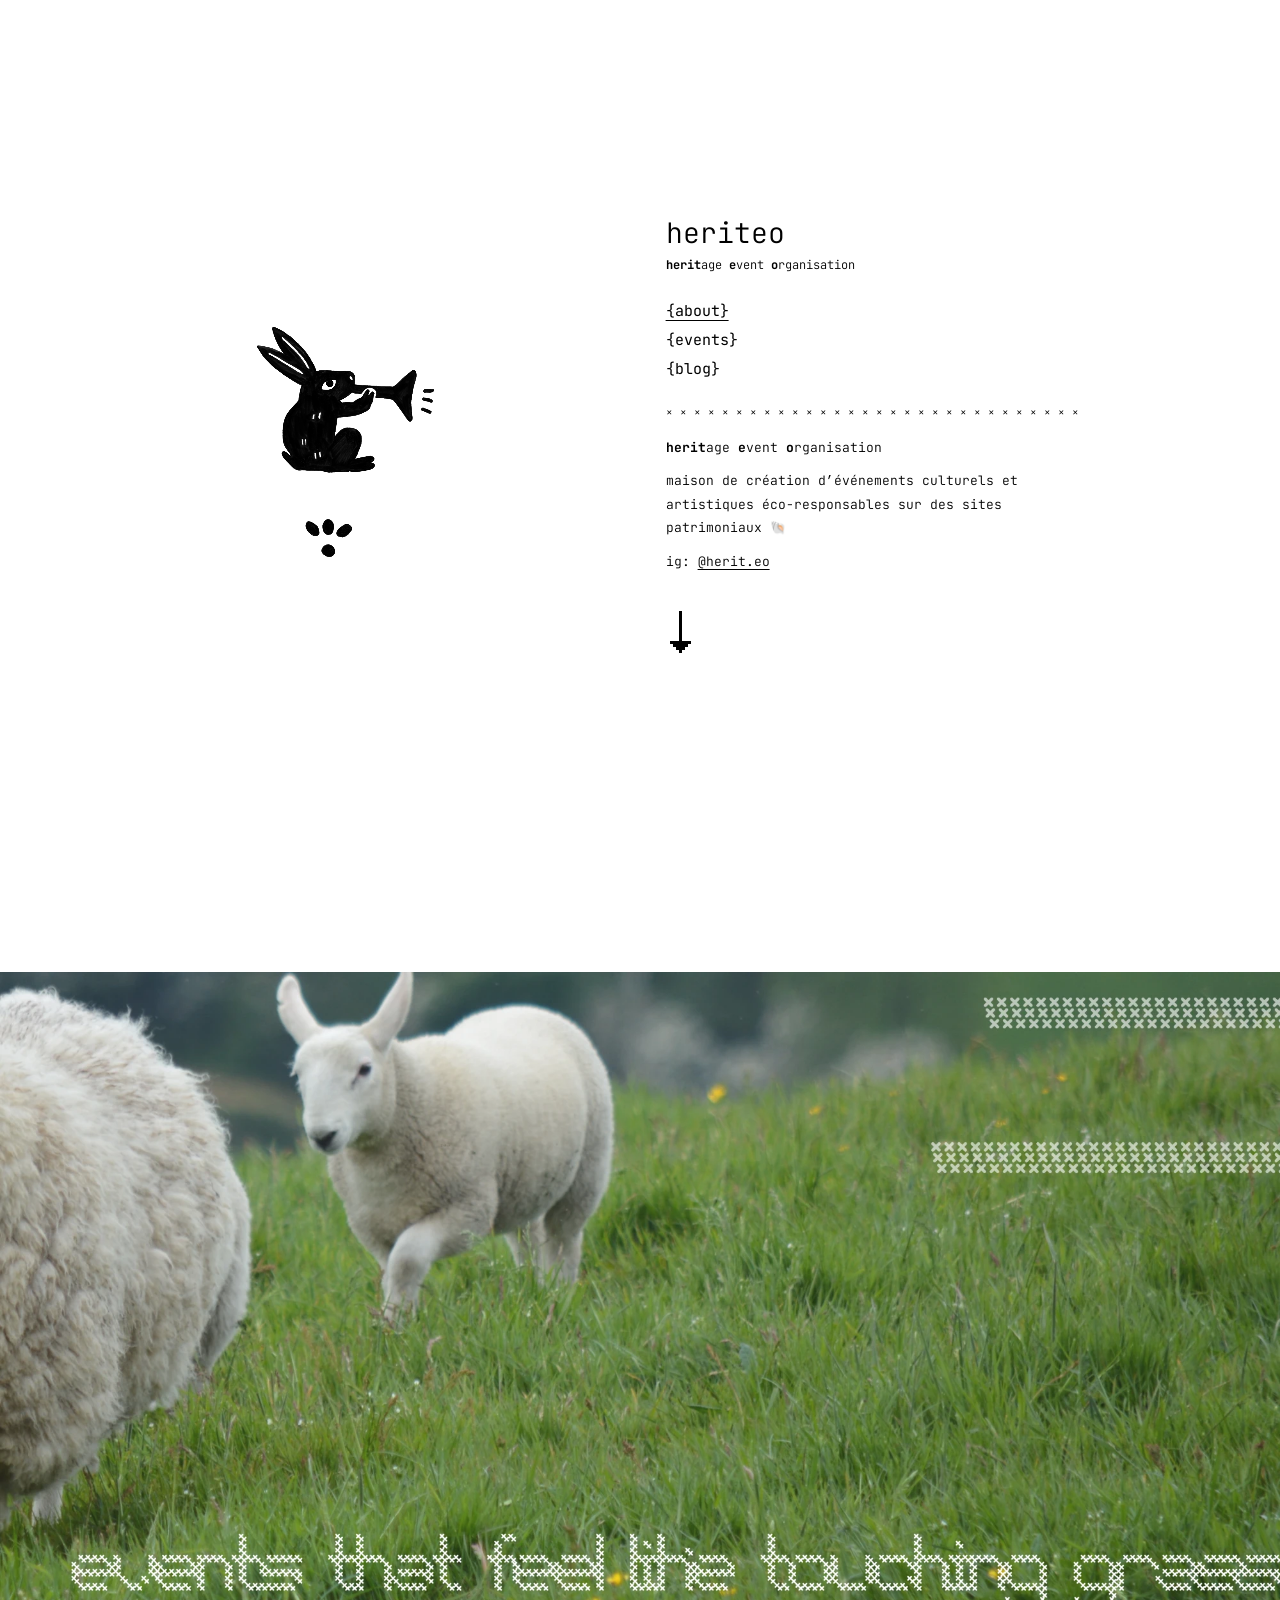
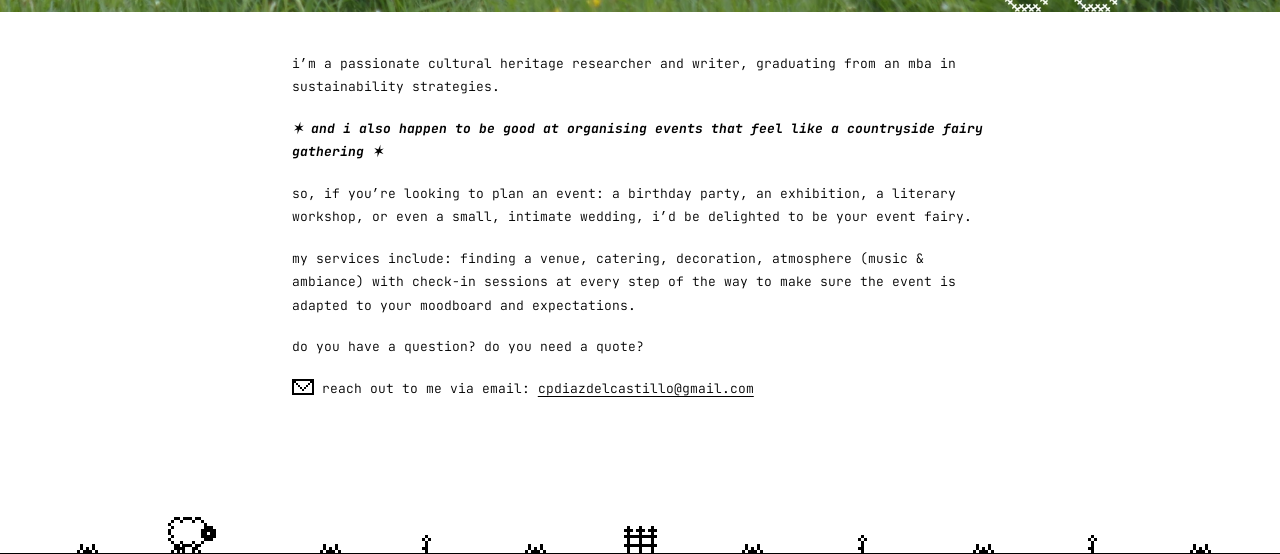
==== commit e2c0d221: "About: match the description line to the motto Co-Authored-By: Claude Opus 5.5 <noreply@anthropic.co" ====
--- a/about.html
+++ b/about.html
@@ -25,7 +25,7 @@
       </ul>
     </nav>
     <section class="content">
-      <p class="def"><b>herit</b>{age} <b>e</b>{vent} <b>o</b>{rganisation}</p>
+      <p class="def"><b>herit</b>age <b>e</b>vent <b>o</b>rganisation</p>
       <p>maison de création d’événements culturels et artistiques éco-responsables sur des sites patrimoniaux 🐚</p>
       <p class="ig">ig: <a href="https://www.instagram.com/herit.eo/">@herit.eo</a></p>
       <a class="scroll-hint" href="#more" aria-label="scroll down"><span class="sprite" data-sprite="arrow"></span></a>
